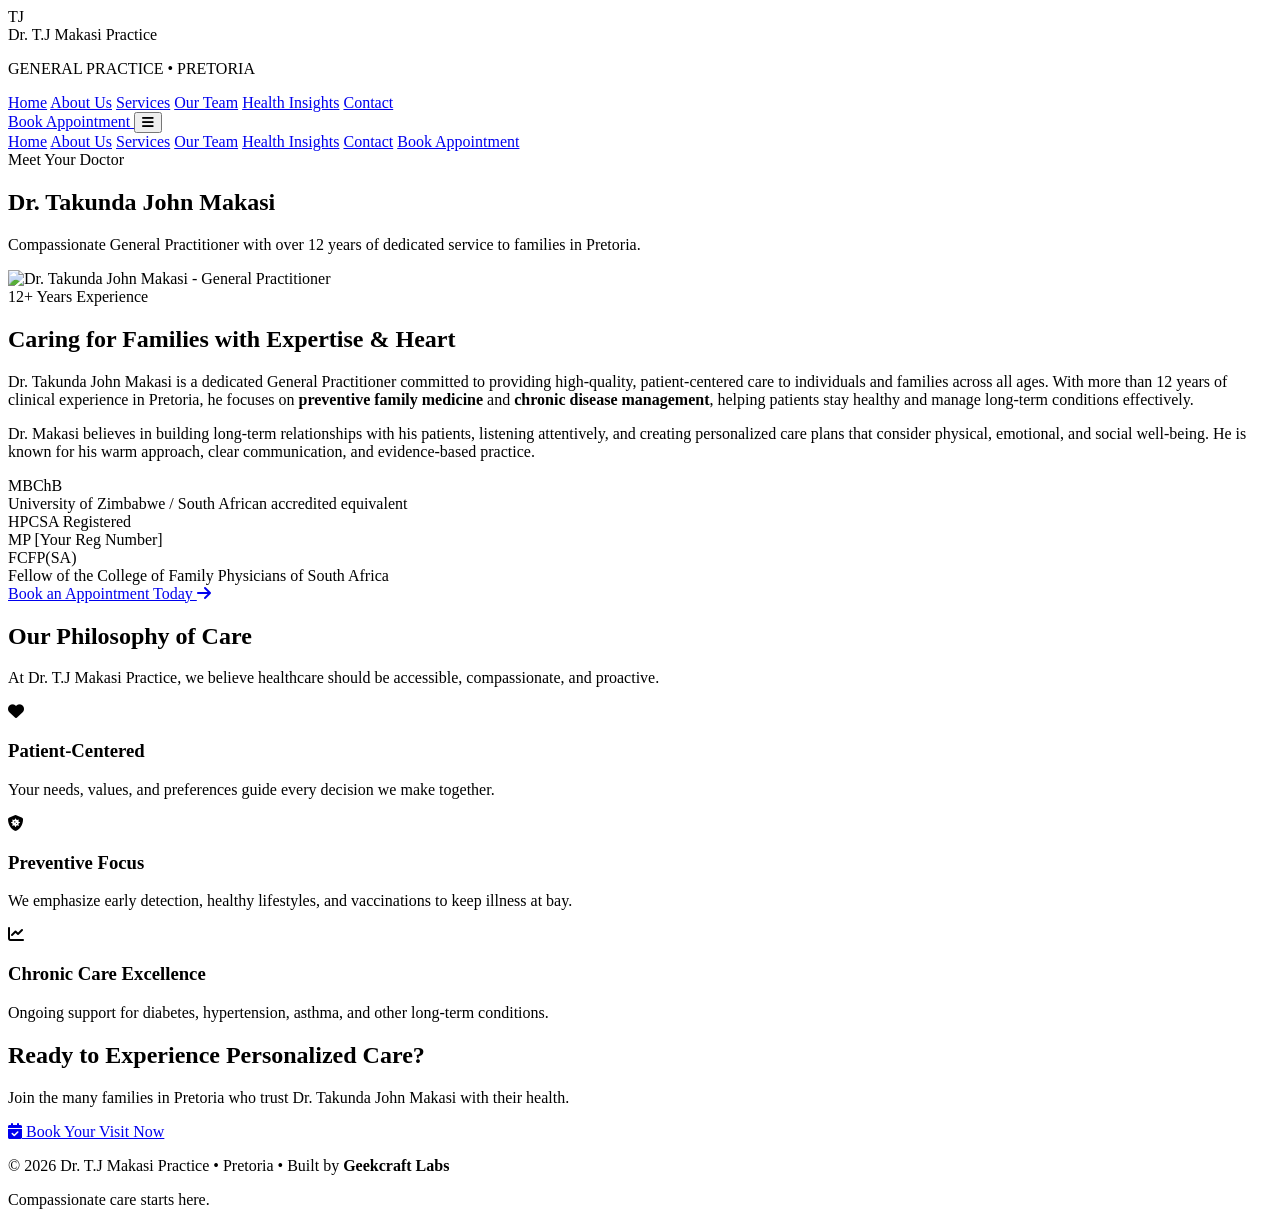
==== about.html @ db279d1c "Add files via upload" ====
<!DOCTYPE html>
<html lang="en">
<head>
    <meta charset="UTF-8">
    <meta name="viewport" content="width=device-width, initial-scale=1.0">
    <meta name="description" content="Meet Dr. Takunda John Makasi - Experienced General Practitioner in Pretoria with 12+ years of compassionate family care.">
    <title>Dr. Takunda John Makasi | About Us | Dr. T.J Makasi Practice Pretoria</title>
    
    <!-- Icons -->
    <link rel="stylesheet" href="https://cdnjs.cloudflare.com/ajax/libs/font-awesome/6.6.0/css/all.min.css">
    
    <!-- CHANGE: Favicon -->
    <link rel="icon" href="https://via.placeholder.com/32x32/0A66C2/ffffff?text=TJ" type="image/x-icon">

    <!-- Tailwind compiled output -->
    <link rel="stylesheet" href="assets/css/output.css">
</head>
<body class="text-gray-800 overflow-x-hidden bg-gray-50">

    <!-- ==================== NAVBAR (identical to home, with active on About) ==================== -->
    <nav class="bg-white shadow-md sticky top-0 z-50">
        <div class="max-w-7xl mx-auto px-6 py-5 flex justify-between items-center">
            <!-- LOGO -->
            <div class="flex items-center gap-3">
                <div class="w-10 h-10 bg-[var(--primary)] rounded-2xl flex items-center justify-center text-white text-3xl font-bold">TJ</div>
                <div>
                    <span class="heading-font text-2xl font-bold text-[var(--primary)]">Dr. T.J Makasi Practice</span>
                    <p class="text-[10px] text-gray-500 -mt-1">GENERAL PRACTICE • PRETORIA</p>
                </div>
            </div>

            <!-- DESKTOP MENU -->
            <div class="hidden md:flex items-center gap-8 text-sm font-medium">
                <a href="index.html" class="nav-link hover:text-[var(--primary)]">Home</a>
                <a href="about.html" class="nav-link active text-[var(--primary)]">About Us</a>
                <a href="services.html" class="nav-link hover:text-[var(--primary)]">Services</a>
                <a href="team.html" class="nav-link hover:text-[var(--primary)]">Our Team</a>
                <a href="blog.html" class="nav-link hover:text-[var(--primary)]">Health Insights</a>
                <a href="contact.html" class="nav-link hover:text-[var(--primary)]">Contact</a>
            </div>

            <!-- BOOK BUTTON -->
            <a href="contact.html" 
               class="hidden md:block btn-primary px-8 py-3.5 rounded-2xl text-sm font-semibold transition-all shadow-lg">
                Book Appointment
            </a>

            <!-- MOBILE HAMBURGER -->
            <button id="mobile-menu-btn" class="md:hidden text-3xl text-gray-700">
                <i class="fa-solid fa-bars"></i>
            </button>
        </div>
        
        <!-- MOBILE MENU -->
        <div id="mobile-menu" class="hidden md:hidden bg-white border-t py-6 px-6">
            <div class="flex flex-col gap-6 text-base font-medium">
                <a href="index.html">Home</a>
                <a href="about.html" class="active">About Us</a>
                <a href="services.html">Services</a>
                <a href="team.html">Our Team</a>
                <a href="blog.html">Health Insights</a>
                <a href="contact.html">Contact</a>
                <a href="contact.html" class="btn-primary text-center py-4 rounded-2xl text-white font-semibold">Book Appointment</a>
            </div>
        </div>
    </nav>

    <!-- ==================== PAGE HERO / HEADER ==================== -->
    <section class="bg-gradient-to-br from-blue-50 to-white py-16 md:py-24">
        <div class="max-w-7xl mx-auto px-6 text-center">
            <span class="text-[var(--secondary)] font-semibold tracking-wider uppercase">Meet Your Doctor</span>
            <h1 class="heading-font text-4xl md:text-5xl font-bold mt-4 text-[var(--dark)]">
                Dr. Takunda John Makasi
            </h1>
            <p class="text-xl text-gray-600 mt-4 max-w-3xl mx-auto">
                Compassionate General Practitioner with over 12 years of dedicated service to families in Pretoria.
            </p>
        </div>
    </section>

    <!-- ==================== DOCTOR BIO SECTION ==================== -->
    <section class="py-16 md:py-20 bg-white">
        <div class="max-w-7xl mx-auto px-6 grid md:grid-cols-2 gap-12 lg:gap-16 items-center">
            <!-- Doctor Photo -->
            <div class="relative">
                <!-- CHANGE: Pinterest search: "professional black male doctor portrait smiling clinic background South African" or "confident African doctor headshot white coat stethoscope" -->
                <img src="assets\images\doctor image.jpg" 
                     alt="Dr. Takunda John Makasi - General Practitioner"
                     class="rounded-3xl shadow-2xl w-full object-cover">
                <div class="absolute -bottom-6 -right-6 bg-[var(--secondary)] text-white px-6 py-3 rounded-xl font-semibold shadow-lg">
                    12+ Years Experience
                </div>
            </div>
            
            <!-- Bio Text -->
            <div>
                <h2 class="heading-font text-4xl font-bold text-[var(--dark)] mb-6">
                    Caring for Families with Expertise & Heart
                </h2>
                
                <p class="text-lg text-gray-700 mb-6 leading-relaxed">
                    Dr. Takunda John Makasi is a dedicated General Practitioner committed to providing high-quality, patient-centered care to individuals and families across all ages. With more than 12 years of clinical experience in Pretoria, he focuses on <strong>preventive family medicine</strong> and <strong>chronic disease management</strong>, helping patients stay healthy and manage long-term conditions effectively.
                </p>
                
                <p class="text-lg text-gray-700 mb-8 leading-relaxed">
                    Dr. Makasi believes in building long-term relationships with his patients, listening attentively, and creating personalized care plans that consider physical, emotional, and social well-being. He is known for his warm approach, clear communication, and evidence-based practice.
                </p>
                
                <!-- Qualifications -->
                <div class="grid grid-cols-1 md:grid-cols-2 gap-6 mb-8">
                    <div class="border-l-4 border-[var(--primary)] pl-6">
                        <div class="font-semibold text-xl">MBChB</div>
                        <div class="text-gray-600">University of Zimbabwe / South African accredited equivalent</div>
                    </div>
                    <div class="border-l-4 border-[var(--primary)] pl-6">
                        <div class="font-semibold text-xl">HPCSA Registered</div>
                        <div class="text-gray-600">MP [Your Reg Number]</div>
                    </div>
                    <div class="border-l-4 border-[var(--primary)] pl-6">
                        <div class="font-semibold text-xl">FCFP(SA)</div>
                        <div class="text-gray-600">Fellow of the College of Family Physicians of South Africa</div>
                    </div>
                </div>
                
                <a href="contact.html" 
                   class="inline-flex items-center gap-3 bg-(--primary) text-white px-8 py-4 rounded-2xl text-lg font-semibold hover:bg-blue-700 transition-all shadow-lg">
                    Book an Appointment Today <i class="fa-solid fa-arrow-right"></i>
                </a>
            </div>
        </div>
    </section>

    <!-- ==================== PHILOSOPHY / VALUES SECTION ==================== -->
    <section class="py-16 md:py-20 bg-gray-50">
        <div class="max-w-7xl mx-auto px-6">
            <div class="text-center mb-12">
                <h2 class="heading-font text-4xl font-bold text-[var(--dark)]">
                    Our Philosophy of Care
                </h2>
                <p class="text-lg text-gray-600 mt-4 max-w-3xl mx-auto">
                    At Dr. T.J Makasi Practice, we believe healthcare should be accessible, compassionate, and proactive.
                </p>
            </div>
            
            <div class="grid md:grid-cols-3 gap-8">
                <div class="bg-white p-8 rounded-3xl shadow-lg text-center">
                    <!-- CHANGE: Pinterest search: "family doctor with diverse patients illustration preventive care" -->
                    <div class="text-6xl mb-6 text-[var(--secondary)]"><i class="fa-solid fa-heart"></i></div>
                    <h3 class="text-2xl font-semibold mb-4">Patient-Centered</h3>
                    <p class="text-gray-700">Your needs, values, and preferences guide every decision we make together.</p>
                </div>
                
                <div class="bg-white p-8 rounded-3xl shadow-lg text-center">
                    <!-- CHANGE: Pinterest search: "preventive health checkup family doctor South Africa" -->
                    <div class="text-6xl mb-6 text-[var(--primary)]"><i class="fa-solid fa-shield-virus"></i></div>
                    <h3 class="text-2xl font-semibold mb-4">Preventive Focus</h3>
                    <p class="text-gray-700">We emphasize early detection, healthy lifestyles, and vaccinations to keep illness at bay.</p>
                </div>
                
                <div class="bg-white p-8 rounded-3xl shadow-lg text-center">
                    <!-- CHANGE: Pinterest search: "chronic disease management doctor patient consultation" -->
                    <div class="text-6xl mb-6 text-[var(--secondary)]"><i class="fa-solid fa-chart-line"></i></div>
                    <h3 class="text-2xl font-semibold mb-4">Chronic Care Excellence</h3>
                    <p class="text-gray-700">Ongoing support for diabetes, hypertension, asthma, and other long-term conditions.</p>
                </div>
            </div>
        </div>
    </section>

    <!-- ==================== CTA SECTION ==================== -->
    <section class="py-16 bg-(--primary) text-white text-center">
        <div class="max-w-4xl mx-auto px-6">
            <h2 class="heading-font text-4xl font-bold mb-6">
                Ready to Experience Personalized Care?
            </h2>
            <p class="text-xl mb-8 opacity-90">
                Join the many families in Pretoria who trust Dr. Takunda John Makasi with their health.
            </p>
            <a href="contact.html" 
               class="inline-flex items-center gap-3 bg-white text-(--primary) px-10 py-5 rounded-3xl text-lg font-semibold hover:bg-gray-100 transition-all shadow-xl">
                <i class="fa-solid fa-calendar-check"></i> Book Your Visit Now
            </a>
        </div>
    </section>

    <!-- ==================== FOOTER ==================== -->
    <footer class="bg-[#0F172A] text-white py-12">
        <div class="max-w-7xl mx-auto px-6 text-center">
            <p class="text-lg mb-4">© 2026 Dr. T.J Makasi Practice • Pretoria • Built by <strong>Geekcraft Labs</strong></p>
            <p class="text-sm opacity-70">Compassionate care starts here.</p>
        </div>
    </footer>

    <script>
        // Mobile menu toggle (same as home)
        const btn = document.getElementById('mobile-menu-btn');
        const menu = document.getElementById('mobile-menu');
        btn.addEventListener('click', () => {
            menu.classList.toggle('hidden');
            const icon = btn.querySelector('i');
            icon.classList.toggle('fa-bars');
            icon.classList.toggle('fa-xmark');
        });
    </script>
</body>
</html>
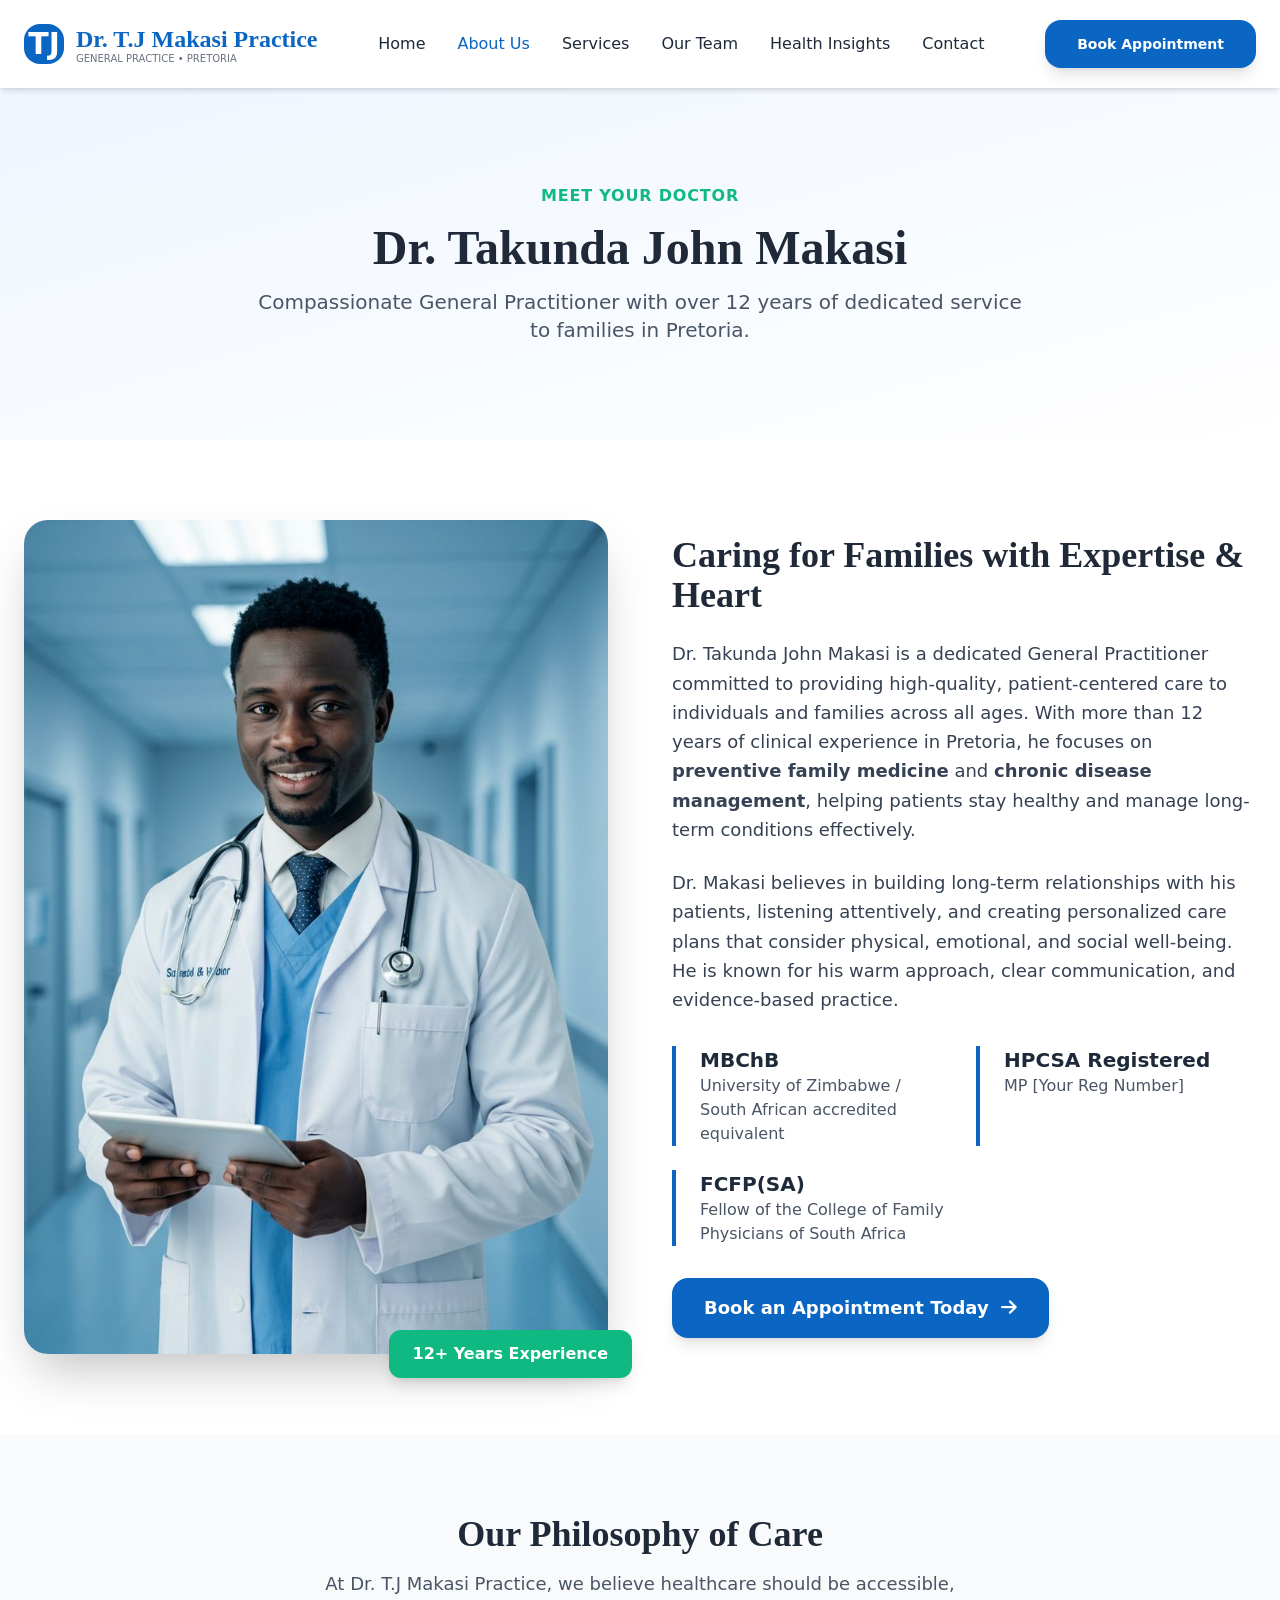
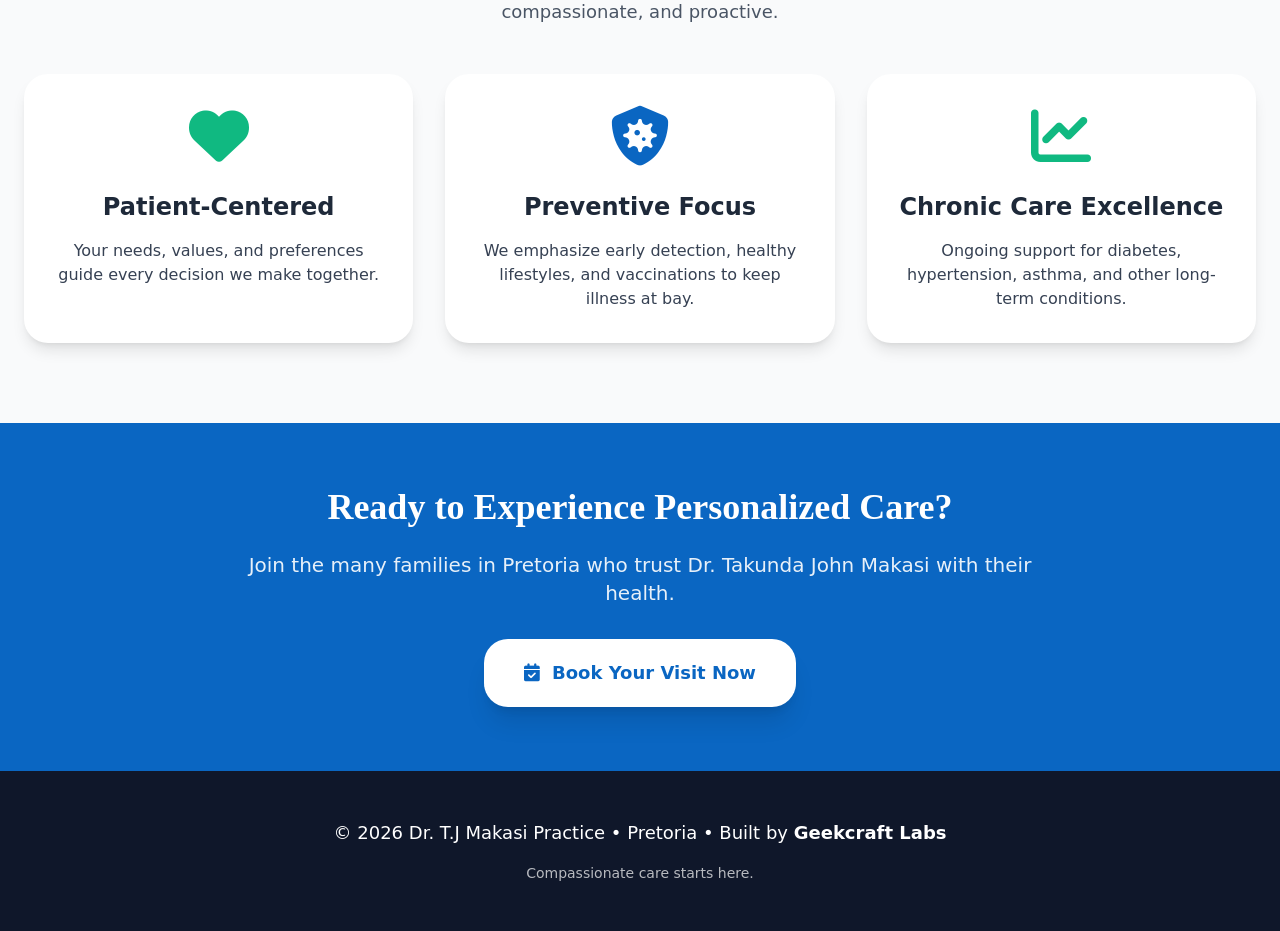
==== commit a6fd37de: "Update about.html" ====
--- a/about.html
+++ b/about.html
@@ -203,4 +203,4 @@
         });
     </script>
 </body>
-</html>+</html>
--- a/assets/css/output.css
+++ b/assets/css/output.css
@@ -0,0 +1,1030 @@
+/*! tailwindcss v4.2.2 | MIT License | https://tailwindcss.com */
+@layer properties;
+@layer theme, base, components, utilities;
+@layer theme {
+  :root, :host {
+    --font-sans: ui-sans-serif, system-ui, sans-serif, 'Apple Color Emoji', 'Segoe UI Emoji', 'Segoe UI Symbol',
+    'Noto Color Emoji';
+    --font-mono: ui-monospace, SFMono-Regular, Menlo, Monaco, Consolas, 'Liberation Mono', 'Courier New',
+    monospace;
+    --color-red-500: oklch(63.7% 0.237 25.331);
+    --color-amber-600: oklch(66.6% 0.179 58.318);
+    --color-teal-600: oklch(60% 0.118 184.704);
+    --color-blue-50: oklch(97% 0.014 254.604);
+    --color-blue-700: oklch(48.8% 0.243 264.376);
+    --color-purple-600: oklch(55.8% 0.288 302.321);
+    --color-gray-50: oklch(98.5% 0.002 247.839);
+    --color-gray-100: oklch(96.7% 0.003 264.542);
+    --color-gray-200: oklch(92.8% 0.006 264.531);
+    --color-gray-500: oklch(55.1% 0.027 264.364);
+    --color-gray-600: oklch(44.6% 0.03 256.802);
+    --color-gray-700: oklch(37.3% 0.034 259.733);
+    --color-gray-800: oklch(27.8% 0.033 256.848);
+    --color-white: #fff;
+    --spacing: 0.25rem;
+    --container-3xl: 48rem;
+    --container-4xl: 56rem;
+    --container-5xl: 64rem;
+    --container-7xl: 80rem;
+    --text-sm: 0.875rem;
+    --text-sm--line-height: calc(1.25 / 0.875);
+    --text-base: 1rem;
+    --text-base--line-height: calc(1.5 / 1);
+    --text-lg: 1.125rem;
+    --text-lg--line-height: calc(1.75 / 1.125);
+    --text-xl: 1.25rem;
+    --text-xl--line-height: calc(1.75 / 1.25);
+    --text-2xl: 1.5rem;
+    --text-2xl--line-height: calc(2 / 1.5);
+    --text-3xl: 1.875rem;
+    --text-3xl--line-height: calc(2.25 / 1.875);
+    --text-4xl: 2.25rem;
+    --text-4xl--line-height: calc(2.5 / 2.25);
+    --text-5xl: 3rem;
+    --text-5xl--line-height: 1;
+    --text-6xl: 3.75rem;
+    --text-6xl--line-height: 1;
+    --text-7xl: 4.5rem;
+    --text-7xl--line-height: 1;
+    --font-weight-medium: 500;
+    --font-weight-semibold: 600;
+    --font-weight-bold: 700;
+    --tracking-wider: 0.05em;
+    --tracking-widest: 0.1em;
+    --leading-tight: 1.25;
+    --leading-relaxed: 1.625;
+    --radius-xl: 0.75rem;
+    --radius-2xl: 1rem;
+    --radius-3xl: 1.5rem;
+    --ease-in-out: cubic-bezier(0.4, 0, 0.2, 1);
+    --default-transition-duration: 150ms;
+    --default-transition-timing-function: cubic-bezier(0.4, 0, 0.2, 1);
+    --default-font-family: var(--font-sans);
+    --default-mono-font-family: var(--font-mono);
+  }
+}
+@layer base {
+  *, ::after, ::before, ::backdrop, ::file-selector-button {
+    box-sizing: border-box;
+    margin: 0;
+    padding: 0;
+    border: 0 solid;
+  }
+  html, :host {
+    line-height: 1.5;
+    -webkit-text-size-adjust: 100%;
+    tab-size: 4;
+    font-family: var(--default-font-family, ui-sans-serif, system-ui, sans-serif, 'Apple Color Emoji', 'Segoe UI Emoji', 'Segoe UI Symbol', 'Noto Color Emoji');
+    font-feature-settings: var(--default-font-feature-settings, normal);
+    font-variation-settings: var(--default-font-variation-settings, normal);
+    -webkit-tap-highlight-color: transparent;
+  }
+  hr {
+    height: 0;
+    color: inherit;
+    border-top-width: 1px;
+  }
+  abbr:where([title]) {
+    -webkit-text-decoration: underline dotted;
+    text-decoration: underline dotted;
+  }
+  h1, h2, h3, h4, h5, h6 {
+    font-size: inherit;
+    font-weight: inherit;
+  }
+  a {
+    color: inherit;
+    -webkit-text-decoration: inherit;
+    text-decoration: inherit;
+  }
+  b, strong {
+    font-weight: bolder;
+  }
+  code, kbd, samp, pre {
+    font-family: var(--default-mono-font-family, ui-monospace, SFMono-Regular, Menlo, Monaco, Consolas, 'Liberation Mono', 'Courier New', monospace);
+    font-feature-settings: var(--default-mono-font-feature-settings, normal);
+    font-variation-settings: var(--default-mono-font-variation-settings, normal);
+    font-size: 1em;
+  }
+  small {
+    font-size: 80%;
+  }
+  sub, sup {
+    font-size: 75%;
+    line-height: 0;
+    position: relative;
+    vertical-align: baseline;
+  }
+  sub {
+    bottom: -0.25em;
+  }
+  sup {
+    top: -0.5em;
+  }
+  table {
+    text-indent: 0;
+    border-color: inherit;
+    border-collapse: collapse;
+  }
+  :-moz-focusring {
+    outline: auto;
+  }
+  progress {
+    vertical-align: baseline;
+  }
+  summary {
+    display: list-item;
+  }
+  ol, ul, menu {
+    list-style: none;
+  }
+  img, svg, video, canvas, audio, iframe, embed, object {
+    display: block;
+    vertical-align: middle;
+  }
+  img, video {
+    max-width: 100%;
+    height: auto;
+  }
+  button, input, select, optgroup, textarea, ::file-selector-button {
+    font: inherit;
+    font-feature-settings: inherit;
+    font-variation-settings: inherit;
+    letter-spacing: inherit;
+    color: inherit;
+    border-radius: 0;
+    background-color: transparent;
+    opacity: 1;
+  }
+  :where(select:is([multiple], [size])) optgroup {
+    font-weight: bolder;
+  }
+  :where(select:is([multiple], [size])) optgroup option {
+    padding-inline-start: 20px;
+  }
+  ::file-selector-button {
+    margin-inline-end: 4px;
+  }
+  ::placeholder {
+    opacity: 1;
+  }
+  @supports (not (-webkit-appearance: -apple-pay-button))  or (contain-intrinsic-size: 1px) {
+    ::placeholder {
+      color: currentcolor;
+      @supports (color: color-mix(in lab, red, red)) {
+        color: color-mix(in oklab, currentcolor 50%, transparent);
+      }
+    }
+  }
+  textarea {
+    resize: vertical;
+  }
+  ::-webkit-search-decoration {
+    -webkit-appearance: none;
+  }
+  ::-webkit-date-and-time-value {
+    min-height: 1lh;
+    text-align: inherit;
+  }
+  ::-webkit-datetime-edit {
+    display: inline-flex;
+  }
+  ::-webkit-datetime-edit-fields-wrapper {
+    padding: 0;
+  }
+  ::-webkit-datetime-edit, ::-webkit-datetime-edit-year-field, ::-webkit-datetime-edit-month-field, ::-webkit-datetime-edit-day-field, ::-webkit-datetime-edit-hour-field, ::-webkit-datetime-edit-minute-field, ::-webkit-datetime-edit-second-field, ::-webkit-datetime-edit-millisecond-field, ::-webkit-datetime-edit-meridiem-field {
+    padding-block: 0;
+  }
+  ::-webkit-calendar-picker-indicator {
+    line-height: 1;
+  }
+  :-moz-ui-invalid {
+    box-shadow: none;
+  }
+  button, input:where([type='button'], [type='reset'], [type='submit']), ::file-selector-button {
+    appearance: button;
+  }
+  ::-webkit-inner-spin-button, ::-webkit-outer-spin-button {
+    height: auto;
+  }
+  [hidden]:where(:not([hidden='until-found'])) {
+    display: none !important;
+  }
+}
+@layer utilities {
+  .absolute {
+    position: absolute;
+  }
+  .relative {
+    position: relative;
+  }
+  .sticky {
+    position: sticky;
+  }
+  .top-0 {
+    top: calc(var(--spacing) * 0);
+  }
+  .-right-6 {
+    right: calc(var(--spacing) * -6);
+  }
+  .-bottom-6 {
+    bottom: calc(var(--spacing) * -6);
+  }
+  .z-50 {
+    z-index: 50;
+  }
+  .mx-auto {
+    margin-inline: auto;
+  }
+  .-mt-1 {
+    margin-top: calc(var(--spacing) * -1);
+  }
+  .mt-1 {
+    margin-top: calc(var(--spacing) * 1);
+  }
+  .mt-1\.5 {
+    margin-top: calc(var(--spacing) * 1.5);
+  }
+  .mt-4 {
+    margin-top: calc(var(--spacing) * 4);
+  }
+  .mt-12 {
+    margin-top: calc(var(--spacing) * 12);
+  }
+  .mt-16 {
+    margin-top: calc(var(--spacing) * 16);
+  }
+  .mb-4 {
+    margin-bottom: calc(var(--spacing) * 4);
+  }
+  .mb-6 {
+    margin-bottom: calc(var(--spacing) * 6);
+  }
+  .mb-8 {
+    margin-bottom: calc(var(--spacing) * 8);
+  }
+  .mb-10 {
+    margin-bottom: calc(var(--spacing) * 10);
+  }
+  .mb-12 {
+    margin-bottom: calc(var(--spacing) * 12);
+  }
+  .mb-16 {
+    margin-bottom: calc(var(--spacing) * 16);
+  }
+  .flex {
+    display: flex;
+  }
+  .grid {
+    display: grid;
+  }
+  .hidden {
+    display: none;
+  }
+  .inline-flex {
+    display: inline-flex;
+  }
+  .table {
+    display: table;
+  }
+  .h-10 {
+    height: calc(var(--spacing) * 10);
+  }
+  .h-\[90vh\] {
+    height: 90vh;
+  }
+  .w-10 {
+    width: calc(var(--spacing) * 10);
+  }
+  .w-full {
+    width: 100%;
+  }
+  .max-w-3xl {
+    max-width: var(--container-3xl);
+  }
+  .max-w-4xl {
+    max-width: var(--container-4xl);
+  }
+  .max-w-5xl {
+    max-width: var(--container-5xl);
+  }
+  .max-w-7xl {
+    max-width: var(--container-7xl);
+  }
+  .border-collapse {
+    border-collapse: collapse;
+  }
+  .resize {
+    resize: both;
+  }
+  .grid-cols-1 {
+    grid-template-columns: repeat(1, minmax(0, 1fr));
+  }
+  .flex-col {
+    flex-direction: column;
+  }
+  .items-center {
+    align-items: center;
+  }
+  .items-start {
+    align-items: flex-start;
+  }
+  .justify-between {
+    justify-content: space-between;
+  }
+  .justify-center {
+    justify-content: center;
+  }
+  .gap-3 {
+    gap: calc(var(--spacing) * 3);
+  }
+  .gap-5 {
+    gap: calc(var(--spacing) * 5);
+  }
+  .gap-6 {
+    gap: calc(var(--spacing) * 6);
+  }
+  .gap-8 {
+    gap: calc(var(--spacing) * 8);
+  }
+  .gap-12 {
+    gap: calc(var(--spacing) * 12);
+  }
+  .space-y-3 {
+    :where(& > :not(:last-child)) {
+      --tw-space-y-reverse: 0;
+      margin-block-start: calc(calc(var(--spacing) * 3) * var(--tw-space-y-reverse));
+      margin-block-end: calc(calc(var(--spacing) * 3) * calc(1 - var(--tw-space-y-reverse)));
+    }
+  }
+  .space-y-24 {
+    :where(& > :not(:last-child)) {
+      --tw-space-y-reverse: 0;
+      margin-block-start: calc(calc(var(--spacing) * 24) * var(--tw-space-y-reverse));
+      margin-block-end: calc(calc(var(--spacing) * 24) * calc(1 - var(--tw-space-y-reverse)));
+    }
+  }
+  .overflow-x-hidden {
+    overflow-x: hidden;
+  }
+  .rounded-2xl {
+    border-radius: var(--radius-2xl);
+  }
+  .rounded-3xl {
+    border-radius: var(--radius-3xl);
+  }
+  .rounded-xl {
+    border-radius: var(--radius-xl);
+  }
+  .border {
+    border-style: var(--tw-border-style);
+    border-width: 1px;
+  }
+  .border-t {
+    border-top-style: var(--tw-border-style);
+    border-top-width: 1px;
+  }
+  .border-l-4 {
+    border-left-style: var(--tw-border-style);
+    border-left-width: 4px;
+  }
+  .border-\[var\(--primary\)\] {
+    border-color: var(--primary);
+  }
+  .border-gray-100 {
+    border-color: var(--color-gray-100);
+  }
+  .border-gray-200 {
+    border-color: var(--color-gray-200);
+  }
+  .bg-\(--primary\) {
+    background-color: var(--primary);
+  }
+  .bg-\[\#0F172A\] {
+    background-color: #0F172A;
+  }
+  .bg-\[var\(--primary\)\] {
+    background-color: var(--primary);
+  }
+  .bg-\[var\(--secondary\)\] {
+    background-color: var(--secondary);
+  }
+  .bg-gray-50 {
+    background-color: var(--color-gray-50);
+  }
+  .bg-white {
+    background-color: var(--color-white);
+  }
+  .bg-gradient-to-br {
+    --tw-gradient-position: to bottom right in oklab;
+    background-image: linear-gradient(var(--tw-gradient-stops));
+  }
+  .from-blue-50 {
+    --tw-gradient-from: var(--color-blue-50);
+    --tw-gradient-stops: var(--tw-gradient-via-stops, var(--tw-gradient-position), var(--tw-gradient-from) var(--tw-gradient-from-position), var(--tw-gradient-to) var(--tw-gradient-to-position));
+  }
+  .to-white {
+    --tw-gradient-to: var(--color-white);
+    --tw-gradient-stops: var(--tw-gradient-via-stops, var(--tw-gradient-position), var(--tw-gradient-from) var(--tw-gradient-from-position), var(--tw-gradient-to) var(--tw-gradient-to-position));
+  }
+  .object-cover {
+    object-fit: cover;
+  }
+  .p-8 {
+    padding: calc(var(--spacing) * 8);
+  }
+  .px-6 {
+    padding-inline: calc(var(--spacing) * 6);
+  }
+  .px-8 {
+    padding-inline: calc(var(--spacing) * 8);
+  }
+  .px-10 {
+    padding-inline: calc(var(--spacing) * 10);
+  }
+  .py-3 {
+    padding-block: calc(var(--spacing) * 3);
+  }
+  .py-3\.5 {
+    padding-block: calc(var(--spacing) * 3.5);
+  }
+  .py-4 {
+    padding-block: calc(var(--spacing) * 4);
+  }
+  .py-5 {
+    padding-block: calc(var(--spacing) * 5);
+  }
+  .py-6 {
+    padding-block: calc(var(--spacing) * 6);
+  }
+  .py-12 {
+    padding-block: calc(var(--spacing) * 12);
+  }
+  .py-16 {
+    padding-block: calc(var(--spacing) * 16);
+  }
+  .py-20 {
+    padding-block: calc(var(--spacing) * 20);
+  }
+  .pt-12 {
+    padding-top: calc(var(--spacing) * 12);
+  }
+  .pl-6 {
+    padding-left: calc(var(--spacing) * 6);
+  }
+  .text-center {
+    text-align: center;
+  }
+  .text-2xl {
+    font-size: var(--text-2xl);
+    line-height: var(--tw-leading, var(--text-2xl--line-height));
+  }
+  .text-3xl {
+    font-size: var(--text-3xl);
+    line-height: var(--tw-leading, var(--text-3xl--line-height));
+  }
+  .text-4xl {
+    font-size: var(--text-4xl);
+    line-height: var(--tw-leading, var(--text-4xl--line-height));
+  }
+  .text-5xl {
+    font-size: var(--text-5xl);
+    line-height: var(--tw-leading, var(--text-5xl--line-height));
+  }
+  .text-6xl {
+    font-size: var(--text-6xl);
+    line-height: var(--tw-leading, var(--text-6xl--line-height));
+  }
+  .text-base {
+    font-size: var(--text-base);
+    line-height: var(--tw-leading, var(--text-base--line-height));
+  }
+  .text-lg {
+    font-size: var(--text-lg);
+    line-height: var(--tw-leading, var(--text-lg--line-height));
+  }
+  .text-sm {
+    font-size: var(--text-sm);
+    line-height: var(--tw-leading, var(--text-sm--line-height));
+  }
+  .text-xl {
+    font-size: var(--text-xl);
+    line-height: var(--tw-leading, var(--text-xl--line-height));
+  }
+  .text-\[10px\] {
+    font-size: 10px;
+  }
+  .leading-relaxed {
+    --tw-leading: var(--leading-relaxed);
+    line-height: var(--leading-relaxed);
+  }
+  .leading-tight {
+    --tw-leading: var(--leading-tight);
+    line-height: var(--leading-tight);
+  }
+  .font-bold {
+    --tw-font-weight: var(--font-weight-bold);
+    font-weight: var(--font-weight-bold);
+  }
+  .font-medium {
+    --tw-font-weight: var(--font-weight-medium);
+    font-weight: var(--font-weight-medium);
+  }
+  .font-semibold {
+    --tw-font-weight: var(--font-weight-semibold);
+    font-weight: var(--font-weight-semibold);
+  }
+  .tracking-wider {
+    --tw-tracking: var(--tracking-wider);
+    letter-spacing: var(--tracking-wider);
+  }
+  .tracking-widest {
+    --tw-tracking: var(--tracking-widest);
+    letter-spacing: var(--tracking-widest);
+  }
+  .text-\(--primary\) {
+    color: var(--primary);
+  }
+  .text-\[var\(--dark\)\] {
+    color: var(--dark);
+  }
+  .text-\[var\(--primary\)\] {
+    color: var(--primary);
+  }
+  .text-\[var\(--secondary\)\] {
+    color: var(--secondary);
+  }
+  .text-amber-600 {
+    color: var(--color-amber-600);
+  }
+  .text-gray-500 {
+    color: var(--color-gray-500);
+  }
+  .text-gray-600 {
+    color: var(--color-gray-600);
+  }
+  .text-gray-700 {
+    color: var(--color-gray-700);
+  }
+  .text-gray-800 {
+    color: var(--color-gray-800);
+  }
+  .text-purple-600 {
+    color: var(--color-purple-600);
+  }
+  .text-red-500 {
+    color: var(--color-red-500);
+  }
+  .text-teal-600 {
+    color: var(--color-teal-600);
+  }
+  .text-white {
+    color: var(--color-white);
+  }
+  .uppercase {
+    text-transform: uppercase;
+  }
+  .underline {
+    text-decoration-line: underline;
+  }
+  .opacity-70 {
+    opacity: 70%;
+  }
+  .opacity-90 {
+    opacity: 90%;
+  }
+  .shadow-2xl {
+    --tw-shadow: 0 25px 50px -12px var(--tw-shadow-color, rgb(0 0 0 / 0.25));
+    box-shadow: var(--tw-inset-shadow), var(--tw-inset-ring-shadow), var(--tw-ring-offset-shadow), var(--tw-ring-shadow), var(--tw-shadow);
+  }
+  .shadow-lg {
+    --tw-shadow: 0 10px 15px -3px var(--tw-shadow-color, rgb(0 0 0 / 0.1)), 0 4px 6px -4px var(--tw-shadow-color, rgb(0 0 0 / 0.1));
+    box-shadow: var(--tw-inset-shadow), var(--tw-inset-ring-shadow), var(--tw-ring-offset-shadow), var(--tw-ring-shadow), var(--tw-shadow);
+  }
+  .shadow-md {
+    --tw-shadow: 0 4px 6px -1px var(--tw-shadow-color, rgb(0 0 0 / 0.1)), 0 2px 4px -2px var(--tw-shadow-color, rgb(0 0 0 / 0.1));
+    box-shadow: var(--tw-inset-shadow), var(--tw-inset-ring-shadow), var(--tw-ring-offset-shadow), var(--tw-ring-shadow), var(--tw-shadow);
+  }
+  .shadow-xl {
+    --tw-shadow: 0 20px 25px -5px var(--tw-shadow-color, rgb(0 0 0 / 0.1)), 0 8px 10px -6px var(--tw-shadow-color, rgb(0 0 0 / 0.1));
+    box-shadow: var(--tw-inset-shadow), var(--tw-inset-ring-shadow), var(--tw-ring-offset-shadow), var(--tw-ring-shadow), var(--tw-shadow);
+  }
+  .outline {
+    outline-style: var(--tw-outline-style);
+    outline-width: 1px;
+  }
+  .transition-all {
+    transition-property: all;
+    transition-timing-function: var(--tw-ease, var(--default-transition-timing-function));
+    transition-duration: var(--tw-duration, var(--default-transition-duration));
+  }
+  .hover\:bg-blue-700 {
+    &:hover {
+      @media (hover: hover) {
+        background-color: var(--color-blue-700);
+      }
+    }
+  }
+  .hover\:bg-gray-100 {
+    &:hover {
+      @media (hover: hover) {
+        background-color: var(--color-gray-100);
+      }
+    }
+  }
+  .hover\:text-\[var\(--primary\)\] {
+    &:hover {
+      @media (hover: hover) {
+        color: var(--primary);
+      }
+    }
+  }
+  .hover\:underline {
+    &:hover {
+      @media (hover: hover) {
+        text-decoration-line: underline;
+      }
+    }
+  }
+  .hover\:shadow-2xl {
+    &:hover {
+      @media (hover: hover) {
+        --tw-shadow: 0 25px 50px -12px var(--tw-shadow-color, rgb(0 0 0 / 0.25));
+        box-shadow: var(--tw-inset-shadow), var(--tw-inset-ring-shadow), var(--tw-ring-offset-shadow), var(--tw-ring-shadow), var(--tw-shadow);
+      }
+    }
+  }
+  .sm\:flex-row {
+    @media (width >= 40rem) {
+      flex-direction: row;
+    }
+  }
+  .md\:block {
+    @media (width >= 48rem) {
+      display: block;
+    }
+  }
+  .md\:flex {
+    @media (width >= 48rem) {
+      display: flex;
+    }
+  }
+  .md\:hidden {
+    @media (width >= 48rem) {
+      display: none;
+    }
+  }
+  .md\:h-screen {
+    @media (width >= 48rem) {
+      height: 100vh;
+    }
+  }
+  .md\:grid-cols-2 {
+    @media (width >= 48rem) {
+      grid-template-columns: repeat(2, minmax(0, 1fr));
+    }
+  }
+  .md\:grid-cols-3 {
+    @media (width >= 48rem) {
+      grid-template-columns: repeat(3, minmax(0, 1fr));
+    }
+  }
+  .md\:flex-row-reverse {
+    @media (width >= 48rem) {
+      flex-direction: row-reverse;
+    }
+  }
+  .md\:py-20 {
+    @media (width >= 48rem) {
+      padding-block: calc(var(--spacing) * 20);
+    }
+  }
+  .md\:py-24 {
+    @media (width >= 48rem) {
+      padding-block: calc(var(--spacing) * 24);
+    }
+  }
+  .md\:text-3xl {
+    @media (width >= 48rem) {
+      font-size: var(--text-3xl);
+      line-height: var(--tw-leading, var(--text-3xl--line-height));
+    }
+  }
+  .md\:text-4xl {
+    @media (width >= 48rem) {
+      font-size: var(--text-4xl);
+      line-height: var(--tw-leading, var(--text-4xl--line-height));
+    }
+  }
+  .md\:text-5xl {
+    @media (width >= 48rem) {
+      font-size: var(--text-5xl);
+      line-height: var(--tw-leading, var(--text-5xl--line-height));
+    }
+  }
+  .md\:text-7xl {
+    @media (width >= 48rem) {
+      font-size: var(--text-7xl);
+      line-height: var(--tw-leading, var(--text-7xl--line-height));
+    }
+  }
+  .lg\:gap-10 {
+    @media (width >= 64rem) {
+      gap: calc(var(--spacing) * 10);
+    }
+  }
+  .lg\:gap-16 {
+    @media (width >= 64rem) {
+      gap: calc(var(--spacing) * 16);
+    }
+  }
+}
+@import url('https://fonts.googleapis.com/css2?family=Inter:wght@400;500;600;700&family=Playfair+Display:wght@700&display=swap');
+:root {
+  --primary: #0A66C2;
+  --secondary: #10B981;
+  --dark: #1F2937;
+}
+body {
+  font-family: 'Inter', system-ui, sans-serif;
+  overflow-x: hidden;
+  background-color: var(--color-gray-50);
+  color: var(--color-gray-800);
+}
+.heading-font {
+  font-family: 'Playfair Display', serif;
+}
+.hero-bg {
+  background-image: linear-gradient(rgba(10, 102, 194, 0.78), rgba(10, 102, 194, 0.78)), url('https://picsum.photos/id/1015/2000/1200');
+  background-size: cover;
+  background-position: center;
+}
+.nav-link {
+  font-size: var(--text-base);
+  line-height: var(--tw-leading, var(--text-base--line-height));
+}
+#mobile-menu a {
+  font-size: var(--text-lg);
+  line-height: var(--tw-leading, var(--text-lg--line-height));
+}
+#mobile-menu .btn-primary {
+  font-size: var(--text-base);
+  line-height: var(--tw-leading, var(--text-base--line-height));
+}
+.service-card {
+  transition-property: all;
+  transition-timing-function: var(--tw-ease, var(--default-transition-timing-function));
+  transition-duration: var(--tw-duration, var(--default-transition-duration));
+  --tw-duration: 300ms;
+  transition-duration: 300ms;
+  --tw-ease: var(--ease-in-out);
+  transition-timing-function: var(--ease-in-out);
+}
+.service-card:hover {
+  --tw-translate-y: calc(var(--spacing) * -2.5);
+  translate: var(--tw-translate-x) var(--tw-translate-y);
+  --tw-shadow: 0 20px 25px -5px var(--tw-shadow-color, rgb(0 0 0 / 0.1)), 0 8px 10px -6px var(--tw-shadow-color, rgb(0 0 0 / 0.1));
+  box-shadow: var(--tw-inset-shadow), var(--tw-inset-ring-shadow), var(--tw-ring-offset-shadow), var(--tw-ring-shadow), var(--tw-shadow);
+}
+.btn-primary {
+  background-color: var(--primary);
+  color: var(--color-white);
+  --tw-shadow: 0 10px 15px -3px var(--tw-shadow-color, rgb(0 0 0 / 0.1)), 0 4px 6px -4px var(--tw-shadow-color, rgb(0 0 0 / 0.1));
+  box-shadow: var(--tw-inset-shadow), var(--tw-inset-ring-shadow), var(--tw-ring-offset-shadow), var(--tw-ring-shadow), var(--tw-shadow);
+  transition-property: all;
+  transition-timing-function: var(--tw-ease, var(--default-transition-timing-function));
+  transition-duration: var(--tw-duration, var(--default-transition-duration));
+  &:hover {
+    @media (hover: hover) {
+      background-color: var(--color-blue-700);
+    }
+  }
+}
+.btn-outline {
+  border-style: var(--tw-border-style);
+  border-width: 2px;
+  border-color: var(--color-white);
+  color: var(--color-white);
+  transition-property: all;
+  transition-timing-function: var(--tw-ease, var(--default-transition-timing-function));
+  transition-duration: var(--tw-duration, var(--default-transition-duration));
+  &:hover {
+    @media (hover: hover) {
+      background-color: color-mix(in srgb, #fff 10%, transparent);
+      @supports (color: color-mix(in lab, red, red)) {
+        background-color: color-mix(in oklab, var(--color-white) 10%, transparent);
+      }
+    }
+  }
+}
+.btn-white {
+  background-color: var(--color-white);
+  color: var(--primary);
+  --tw-shadow: 0 20px 25px -5px var(--tw-shadow-color, rgb(0 0 0 / 0.1)), 0 8px 10px -6px var(--tw-shadow-color, rgb(0 0 0 / 0.1));
+  box-shadow: var(--tw-inset-shadow), var(--tw-inset-ring-shadow), var(--tw-ring-offset-shadow), var(--tw-ring-shadow), var(--tw-shadow);
+  transition-property: all;
+  transition-timing-function: var(--tw-ease, var(--default-transition-timing-function));
+  transition-duration: var(--tw-duration, var(--default-transition-duration));
+  &:hover {
+    @media (hover: hover) {
+      background-color: var(--color-gray-100);
+    }
+  }
+}
+@property --tw-space-y-reverse {
+  syntax: "*";
+  inherits: false;
+  initial-value: 0;
+}
+@property --tw-border-style {
+  syntax: "*";
+  inherits: false;
+  initial-value: solid;
+}
+@property --tw-gradient-position {
+  syntax: "*";
+  inherits: false;
+}
+@property --tw-gradient-from {
+  syntax: "<color>";
+  inherits: false;
+  initial-value: #0000;
+}
+@property --tw-gradient-via {
+  syntax: "<color>";
+  inherits: false;
+  initial-value: #0000;
+}
+@property --tw-gradient-to {
+  syntax: "<color>";
+  inherits: false;
+  initial-value: #0000;
+}
+@property --tw-gradient-stops {
+  syntax: "*";
+  inherits: false;
+}
+@property --tw-gradient-via-stops {
+  syntax: "*";
+  inherits: false;
+}
+@property --tw-gradient-from-position {
+  syntax: "<length-percentage>";
+  inherits: false;
+  initial-value: 0%;
+}
+@property --tw-gradient-via-position {
+  syntax: "<length-percentage>";
+  inherits: false;
+  initial-value: 50%;
+}
+@property --tw-gradient-to-position {
+  syntax: "<length-percentage>";
+  inherits: false;
+  initial-value: 100%;
+}
+@property --tw-leading {
+  syntax: "*";
+  inherits: false;
+}
+@property --tw-font-weight {
+  syntax: "*";
+  inherits: false;
+}
+@property --tw-tracking {
+  syntax: "*";
+  inherits: false;
+}
+@property --tw-shadow {
+  syntax: "*";
+  inherits: false;
+  initial-value: 0 0 #0000;
+}
+@property --tw-shadow-color {
+  syntax: "*";
+  inherits: false;
+}
+@property --tw-shadow-alpha {
+  syntax: "<percentage>";
+  inherits: false;
+  initial-value: 100%;
+}
+@property --tw-inset-shadow {
+  syntax: "*";
+  inherits: false;
+  initial-value: 0 0 #0000;
+}
+@property --tw-inset-shadow-color {
+  syntax: "*";
+  inherits: false;
+}
+@property --tw-inset-shadow-alpha {
+  syntax: "<percentage>";
+  inherits: false;
+  initial-value: 100%;
+}
+@property --tw-ring-color {
+  syntax: "*";
+  inherits: false;
+}
+@property --tw-ring-shadow {
+  syntax: "*";
+  inherits: false;
+  initial-value: 0 0 #0000;
+}
+@property --tw-inset-ring-color {
+  syntax: "*";
+  inherits: false;
+}
+@property --tw-inset-ring-shadow {
+  syntax: "*";
+  inherits: false;
+  initial-value: 0 0 #0000;
+}
+@property --tw-ring-inset {
+  syntax: "*";
+  inherits: false;
+}
+@property --tw-ring-offset-width {
+  syntax: "<length>";
+  inherits: false;
+  initial-value: 0px;
+}
+@property --tw-ring-offset-color {
+  syntax: "*";
+  inherits: false;
+  initial-value: #fff;
+}
+@property --tw-ring-offset-shadow {
+  syntax: "*";
+  inherits: false;
+  initial-value: 0 0 #0000;
+}
+@property --tw-outline-style {
+  syntax: "*";
+  inherits: false;
+  initial-value: solid;
+}
+@property --tw-duration {
+  syntax: "*";
+  inherits: false;
+}
+@property --tw-ease {
+  syntax: "*";
+  inherits: false;
+}
+@property --tw-translate-x {
+  syntax: "*";
+  inherits: false;
+  initial-value: 0;
+}
+@property --tw-translate-y {
+  syntax: "*";
+  inherits: false;
+  initial-value: 0;
+}
+@property --tw-translate-z {
+  syntax: "*";
+  inherits: false;
+  initial-value: 0;
+}
+@layer properties {
+  @supports ((-webkit-hyphens: none) and (not (margin-trim: inline))) or ((-moz-orient: inline) and (not (color:rgb(from red r g b)))) {
+    *, ::before, ::after, ::backdrop {
+      --tw-space-y-reverse: 0;
+      --tw-border-style: solid;
+      --tw-gradient-position: initial;
+      --tw-gradient-from: #0000;
+      --tw-gradient-via: #0000;
+      --tw-gradient-to: #0000;
+      --tw-gradient-stops: initial;
+      --tw-gradient-via-stops: initial;
+      --tw-gradient-from-position: 0%;
+      --tw-gradient-via-position: 50%;
+      --tw-gradient-to-position: 100%;
+      --tw-leading: initial;
+      --tw-font-weight: initial;
+      --tw-tracking: initial;
+      --tw-shadow: 0 0 #0000;
+      --tw-shadow-color: initial;
+      --tw-shadow-alpha: 100%;
+      --tw-inset-shadow: 0 0 #0000;
+      --tw-inset-shadow-color: initial;
+      --tw-inset-shadow-alpha: 100%;
+      --tw-ring-color: initial;
+      --tw-ring-shadow: 0 0 #0000;
+      --tw-inset-ring-color: initial;
+      --tw-inset-ring-shadow: 0 0 #0000;
+      --tw-ring-inset: initial;
+      --tw-ring-offset-width: 0px;
+      --tw-ring-offset-color: #fff;
+      --tw-ring-offset-shadow: 0 0 #0000;
+      --tw-outline-style: solid;
+      --tw-duration: initial;
+      --tw-ease: initial;
+      --tw-translate-x: 0;
+      --tw-translate-y: 0;
+      --tw-translate-z: 0;
+    }
+  }
+}
